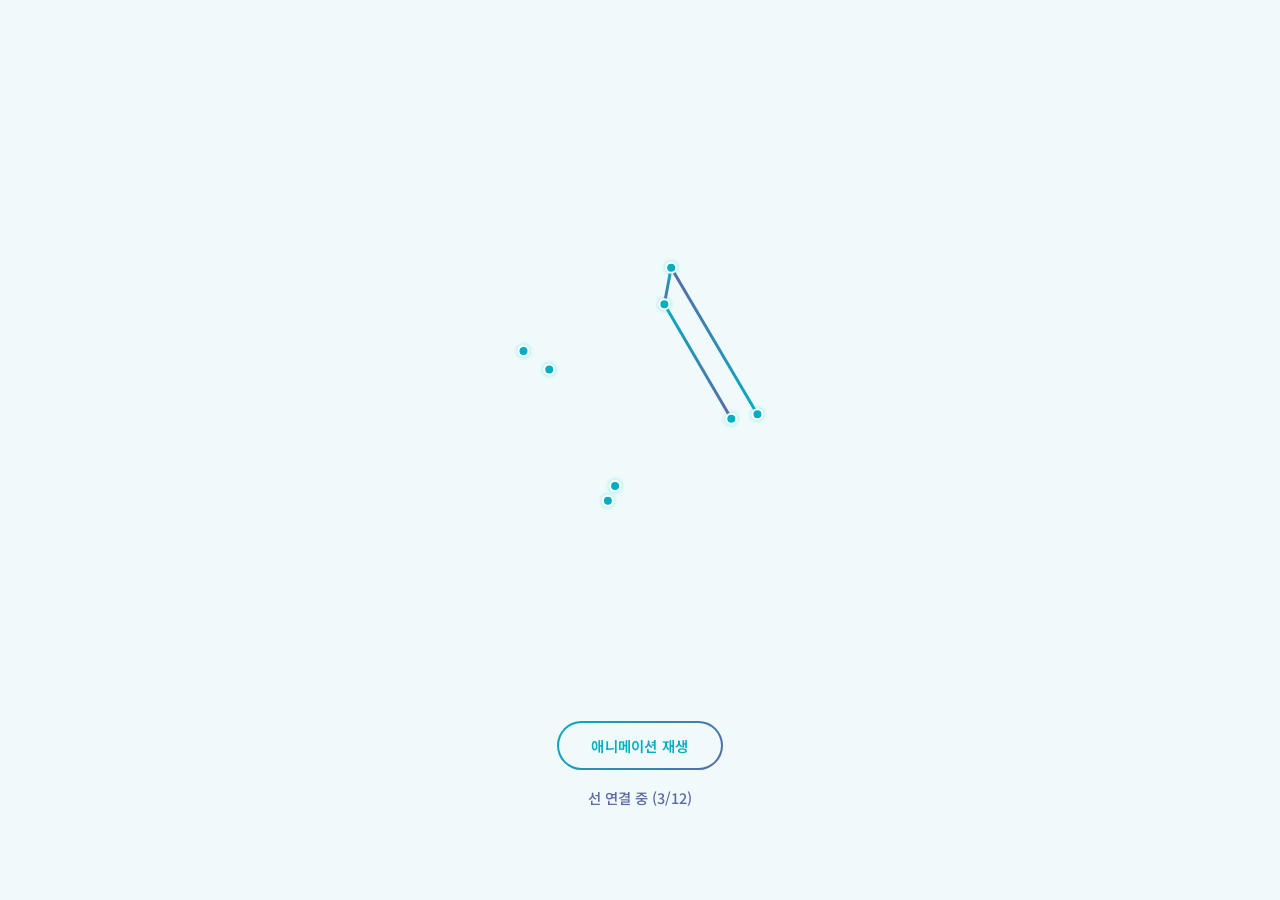
==== 3d_cude_test.html @ f750d84a "Add files via upload" ====
<!DOCTYPE html>
<html lang="ko">
<head>
    <meta charset="UTF-8">
    <meta name="viewport" content="width=device-width, initial-scale=1.0">
    <title>3D 정육면체 애니메이션 테스트</title>
    <link rel="stylesheet" href="style.css">
    <style>
        body {
            margin: 0;
            padding: 0;
            display: flex;
            justify-content: center;
            align-items: center;
            height: 100vh;
            background-color: #F0FAFA;
            overflow: hidden;
            font-family: 'Noto Sans KR', sans-serif;
        }

        .container-test {
            text-align: center;
            position: relative;
        }

        canvas {
            display: block;
            max-width: 100%;
            height: auto;
            border-radius: 20px;
            /* background: rgba(255, 255, 255, 0.4); */
            /* backdrop-filter: blur(10px); */
        }

        .controls {
            margin-top: 2rem;
            animation: fadeUp 1s ease both;
        }

        .status-text {
            font-size: 0.9rem;
            color: #5D68A6;
            margin-top: 1rem;
            font-weight: 500;
        }
    </style>
</head>
<body>

<div class="container-test">
    <canvas id="cubeCanvas"></canvas>
    <div class="controls">
        <button class="btn btn-primary" onclick="restartAnimation()">애니메이션 재생</button>
        <p class="status-text" id="statusLabel">정점 활성화 중...</p>
    </div>
</div>

<script>
    const canvas = document.getElementById('cubeCanvas');
    const ctx = canvas.getContext('2d');
    const statusLabel = document.getElementById('statusLabel');

    let width, height;
    function resize() {
        width = canvas.width = 600;
        height = canvas.height = 600;
    }
    resize();

    // 3D 정육면체 데이터
    const vertices = [
        { x: -1, y: -1, z: -1 }, // 0
        { x:  1, y: -1, z: -1 }, // 1
        { x:  1, y:  1, z: -1 }, // 2
        { x: -1, y:  1, z: -1 }, // 3
        { x: -1, y: -1, z:  1 }, // 4
        { x:  1, y: -1, z:  1 }, // 5
        { x:  1, y:  1, z:  1 }, // 6
        { x: -1, y:  1, z:  1 }  // 7
    ];

    const edges = [
        [0, 1], [1, 2], [2, 3], [3, 0], // 뒤쪽
        [4, 5], [5, 6], [6, 7], [7, 4], // 앞쪽
        [0, 4], [1, 5], [2, 6], [3, 7]  // 연결선
    ];

    let animationTime = 0;
    let rotationX = 0.5;
    let rotationY = 0.5;
    let isDragging = false;
    let lastMouseX = 0;
    let lastMouseY = 0;

    // 단계별 애니메이션 상태
    let vertexProgress = 0; // 0 to vertices.length
    let edgeProgress = 0;   // 0 to edges.length

    // 마우스 이벤트 리스너
    canvas.addEventListener('mousedown', (e) => {
        isDragging = true;
        lastMouseX = e.clientX;
        lastMouseY = e.clientY;
        canvas.style.cursor = 'grabbing';
    });

    window.addEventListener('mousemove', (e) => {
        if (!isDragging) return;
        
        const deltaX = e.clientX - lastMouseX;
        const deltaY = e.clientY - lastMouseY;
        
        // 마우스 이동량에 따라 회전값 변경
        rotationY += deltaX * 0.01;
        rotationX += deltaY * 0.01;
        
        lastMouseX = e.clientX;
        lastMouseY = e.clientY;
    });

    window.addEventListener('mouseup', () => {
        isDragging = false;
        canvas.style.cursor = 'grab';
    });

    // 초기 커서 설정
    canvas.style.cursor = 'grab';

    function rotate(point, rx, ry) {
        // Y축 회전
        let x = point.x * Math.cos(ry) - point.z * Math.sin(ry);
        let z = point.x * Math.sin(ry) + point.z * Math.cos(ry);
        let y = point.y;

        // X축 회전
        let newY = y * Math.cos(rx) - z * Math.sin(rx);
        let newZ = y * Math.sin(rx) + z * Math.cos(rx);

        return { x, y: newY, z: newZ };
    }

    function project(point) {
        const perspective = 400;
        const scale = 150;
        const zOff = 4.0;
        
        const factor = scale * (perspective / (perspective + (point.z + zOff) * 100));
        return {
            x: width / 2 + point.x * factor,
            y: height / 2 + point.y * factor
        };
    }

    function draw() {
        ctx.clearRect(0, 0, width, height);
        
        animationTime += 0.01;
        
        // 드래그 중이 아닐 때만 자동 회전
        if (!isDragging) {
            rotationX += 0.005;
            rotationY += 0.008;
        }

        // 애니메이션 시퀀스 제어
        if (vertexProgress < vertices.length) {
            vertexProgress += 0.05;
            statusLabel.innerText = "정점 생성 중 (" + Math.floor(vertexProgress) + "/8)";
        } else if (edgeProgress < edges.length) {
            edgeProgress += 0.08;
            statusLabel.innerText = "선 연결 중 (" + Math.floor(edgeProgress) + "/12)";
        } else {
            statusLabel.innerText = "동아리 정육면체 완성! (마우스로 돌려보세요)";
        }

        const currentVertices = vertices.map(v => project(rotate(v, rotationX, rotationY)));

        // 선(Edges) 그리기
        ctx.lineWidth = 3;
        const currentEdgeIdx = Math.floor(edgeProgress);
        for (let i = 0; i < currentEdgeIdx; i++) {
            const [startIdx, endIdx] = edges[i];
            const start = currentVertices[startIdx];
            const end = currentVertices[endIdx];

            // 그라데이션 선
            const grad = ctx.createLinearGradient(start.x, start.y, end.x, end.y);
            grad.addColorStop(0, '#04ADC0');
            grad.addColorStop(1, '#5D68A6');
            
            ctx.strokeStyle = grad;
            ctx.beginPath();
            ctx.moveTo(start.x, start.y);
            ctx.lineTo(end.x, end.y);
            ctx.stroke();
        }

        // 부분적으로 그려지는 선 처리
        if (edgeProgress > 0 && edgeProgress < edges.length) {
            const i = currentEdgeIdx;
            const subProgress = edgeProgress - i;
            const [startIdx, endIdx] = edges[i];
            const start = currentVertices[startIdx];
            const end = currentVertices[endIdx];

            const currentX = start.x + (end.x - start.x) * subProgress;
            const currentY = start.y + (end.y - start.y) * subProgress;

            ctx.strokeStyle = '#04ADC0';
            ctx.beginPath();
            ctx.moveTo(start.x, start.y);
            ctx.lineTo(currentX, currentY);
            ctx.stroke();
        }

        // 점(Vertices) 그리기
        const currentVertexIdx = Math.floor(vertexProgress);
        for (let i = 0; i < currentVertexIdx; i++) {
            const v = currentVertices[i];
            
            // 점 뒤에 배경 빛 효과
            const glow = ctx.createRadialGradient(v.x, v.y, 0, v.x, v.y, 10);
            glow.addColorStop(0, 'rgba(3, 217, 217, 0.4)');
            glow.addColorStop(1, 'rgba(3, 217, 217, 0)');
            ctx.fillStyle = glow;
            ctx.beginPath();
            ctx.arc(v.x, v.y, 10, 0, Math.PI * 2);
            ctx.fill();

            // 점 그리기
            ctx.fillStyle = '#04ADC0';
            ctx.beginPath();
            ctx.arc(v.x, v.y, 5, 0, Math.PI * 2);
            ctx.fill();
            
            // 테두리
            ctx.strokeStyle = '#FFF';
            ctx.lineWidth = 2;
            ctx.stroke();
        }

        requestAnimationFrame(draw);
    }

    function restartAnimation() {
        vertexProgress = 0;
        edgeProgress = 0;
    }

    draw();
</script>

</body>
</html>
---- style.css ----
/* ============================================
   진부중학교 3D 동아리 홈페이지 - 공통 스타일
   ============================================ */

@import url('https://fonts.googleapis.com/css2?family=Noto+Sans+KR:wght@300;400;500;700;900&family=Gugi&display=swap');

/* ---------- 디자인 토큰 ---------- */
:root {
  --c-teal:      #04ADC0;
  --c-indigo:    #5D68A6;
  --c-purple:    #9C7BA6;
  --c-cyan:      #03D9D9;
  --c-green:     #56BF7C;
  --c-bg:        #F0FAFA;
  --c-text:      #0C0D0D;
  --c-text-sub:  #3a4a5a;
  --c-white:     #ffffff;
  --c-card:      rgba(255,255,255,0.72);

  --grad-main:   linear-gradient(135deg, #04ADC0 0%, #5D68A6 100%);
  --grad-hero:   linear-gradient(135deg, #03D9D9 0%, #04ADC0 40%, #5D68A6 100%);
  --grad-card:   linear-gradient(135deg, rgba(4,173,192,0.12), rgba(93,104,166,0.12));

  --f-base:      'Noto Sans KR', sans-serif;
  --f-accent:    'Gugi', cursive;

  --radius-sm:   8px;
  --radius-md:   16px;
  --radius-lg:   28px;
  --shadow-sm:   0 2px 12px rgba(4,173,192,0.10);
  --shadow-md:   0 8px 32px rgba(93,104,166,0.18);
  --shadow-lg:   0 20px 60px rgba(93,104,166,0.25);
  --transition:  0.35s cubic-bezier(0.4,0,0.2,1);
}

/* ---------- 리셋 & 베이스 ---------- */
*, *::before, *::after { box-sizing: border-box; margin: 0; padding: 0; }

html { scroll-behavior: smooth; font-size: 16px; }

body {
  font-family: var(--f-base);
  background: var(--c-bg);
  color: var(--c-text);
  line-height: 1.7;
  overflow-x: hidden;
}

a { text-decoration: none; color: inherit; }
img { max-width: 100%; display: block; }
ul, ol { list-style: none; }
button { cursor: pointer; border: none; background: none; font-family: inherit; }

/* ---------- 타이포그래피 ---------- */
.font-accent { font-family: var(--f-accent); }

h1, h2, h3, h4 {
  font-family: var(--f-base);
  font-weight: 700;
  line-height: 1.25;
  color: var(--c-text);
}

/* ---------- 컨테이너 ---------- */
.container {
  width: min(1140px, 92%);
  margin-inline: auto;
}

/* ============================================
   내비게이션
   ============================================ */
.navbar {
  position: fixed; top: 0; left: 0; right: 0; z-index: 1000;
  padding: 0 5%;
  height: 68px;
  display: flex; align-items: center; justify-content: space-between;
  background: rgba(240,250,250,0.82);
  backdrop-filter: blur(18px) saturate(180%);
  -webkit-backdrop-filter: blur(18px) saturate(180%);
  border-bottom: 1px solid rgba(4,173,192,0.12);
  transition: box-shadow var(--transition);
}
.navbar.scrolled { box-shadow: var(--shadow-md); }

.nav-logo {
  display: flex; align-items: center; gap: 10px;
}
.nav-logo img { height: 38px; width: auto; }
.nav-logo-text {
  font-family: var(--f-base);
  font-weight: 900;
  font-size: 1.1rem;
  background: var(--grad-main);
  -webkit-background-clip: text;
  -webkit-text-fill-color: transparent;
  background-clip: text;
}

.nav-links {
  display: flex; gap: 2rem; align-items: center;
}
.nav-links a {
  font-size: 0.9rem; font-weight: 500;
  color: var(--c-text-sub);
  position: relative;
  transition: color var(--transition);
}
.nav-links a::after {
  content: '';
  position: absolute; bottom: -4px; left: 0;
  width: 0; height: 2px;
  background: var(--grad-main);
  border-radius: 2px;
  transition: width var(--transition);
}
.nav-links a:hover, .nav-links a.active { color: var(--c-teal); }
.nav-links a:hover::after, .nav-links a.active::after { width: 100%; }

/* 햄버거 버튼 */
.nav-toggle {
  display: none; flex-direction: column; gap: 5px;
  width: 28px; padding: 4px 0;
}
.nav-toggle span {
  display: block; height: 2px; border-radius: 2px;
  background: var(--grad-main);
  transition: var(--transition);
}

/* 모바일 메뉴 */
.nav-mobile {
  display: none;
  position: fixed; top: 68px; left: 0; right: 0;
  background: rgba(240,250,250,0.97);
  backdrop-filter: blur(18px);
  padding: 1.5rem 5%;
  border-bottom: 1px solid rgba(4,173,192,0.12);
  flex-direction: column; gap: 1rem;
  transform: translateY(-10px); opacity: 0;
  transition: var(--transition);
}
.nav-mobile.open { display: flex; transform: translateY(0); opacity: 1; }
.nav-mobile a {
  font-size: 1.05rem; font-weight: 500;
  color: var(--c-text-sub);
  padding: 0.5rem 0;
  border-bottom: 1px solid rgba(4,173,192,0.08);
  transition: color var(--transition);
}
.nav-mobile a:hover { color: var(--c-teal); }

/* ============================================
   버튼
   ============================================ */
.btn {
  display: inline-flex; align-items: center; gap: 8px;
  padding: 0.75rem 2rem;
  border-radius: var(--radius-lg);
  font-weight: 600; font-size: 0.9rem;
  transition: var(--transition);
  letter-spacing: 0.02em;
  border: 2px solid transparent;
  background: linear-gradient(var(--c-bg), var(--c-bg)) padding-box,
              var(--grad-main) border-box;
  color: var(--c-teal);
  position: relative;
  z-index: 1;
}

.btn:hover {
  background: var(--grad-main) border-box;
  color: var(--c-white);
  transform: translateY(-2px);
}


/* ============================================
   섹션 공통
   ============================================ */
.section { padding: 6rem 0; }
.section-sm { padding: 3rem 0; }

.section-header { text-align: center; margin-bottom: 3.5rem; }
.section-label {
  display: inline-block;
  font-family: var(--f-accent);
  font-size: 0.8rem;
  letter-spacing: 0.1em;
  text-transform: uppercase;
  padding: 4px 16px;
  border-radius: 20px;
  background: var(--grad-card);
  color: var(--c-teal);
  margin-bottom: 0.75rem;
}
.section-title {
  font-size: clamp(1.6rem, 3vw, 2.4rem);
  font-weight: 700;
  margin-bottom: 0.75rem;
}
.section-title span {
  background: var(--grad-main);
  -webkit-background-clip: text;
  -webkit-text-fill-color: transparent;
  background-clip: text;
}
.section-desc {
  color: var(--c-text-sub);
  font-size: 1rem;
  max-width: 560px;
  margin-inline: auto;
}

/* ---------- 구분선 ---------- */
.divider {
  width: 60px; height: 4px;
  border-radius: 2px;
  background: var(--grad-main);
  margin: 1rem auto 0;
}

/* ============================================
   카드
   ============================================ */
.card {
  background: var(--c-card);
  backdrop-filter: blur(12px);
  border: 1px solid rgba(4,173,192,0.15);
  border-radius: var(--radius-md);
  box-shadow: var(--shadow-sm);
  transition: transform var(--transition), box-shadow var(--transition);
  overflow: hidden;
}
.card:hover {
  transform: translateY(-6px);
  box-shadow: var(--shadow-md);
}

/* 3D 카드 효과 */
.card-3d {
  transform-style: preserve-3d;
  perspective: 800px;
}
.card-3d:hover { transform: translateY(-6px) rotateX(2deg) rotateY(-2deg); }

/* ============================================
   히어로 공통 (내부 페이지)
   ============================================ */
.page-hero {
  min-height: 320px;
  padding-top: 68px;
  display: flex; align-items: center;
  background: var(--grad-hero);
  position: relative; overflow: hidden;
}
.page-hero-content {
  position: relative; z-index: 2;
  padding: 4rem 5%;
}
.page-hero h1 {
  font-family: var(--f-base);
  font-weight: 900;
  font-size: clamp(2rem, 5vw, 3.2rem);
  color: var(--c-white);
  text-shadow: 0 2px 20px rgba(0,0,0,0.2);
}
.page-hero p {
  color: rgba(255,255,255,0.85);
  font-size: 1rem;
  margin-top: 0.5rem;
}


/* ============================================
   태그 배지
   ============================================ */
.badge {
  display: inline-block;
  padding: 3px 12px;
  border-radius: 20px;
  font-size: 0.75rem;
  font-weight: 600;
  background: var(--grad-card);
  color: var(--c-teal);
  border: 1px solid rgba(4,173,192,0.2);
}

/* ============================================
   공지사항 아이템
   ============================================ */
.notice-item {
  display: flex; align-items: center; gap: 1rem;
  padding: 1rem 1.25rem;
  background: var(--c-card);
  border: 1px solid rgba(4,173,192,0.12);
  border-radius: var(--radius-sm);
  transition: var(--transition);
  margin-bottom: 0.75rem;
}
.notice-item:hover {
  border-color: var(--c-teal);
  transform: translateX(4px);
  box-shadow: var(--shadow-sm);
}
.notice-item .notice-date {
  min-width: 90px; font-size: 0.8rem;
  color: var(--c-text-sub); font-weight: 500;
}
.notice-item .notice-title {
  flex: 1; font-size: 0.95rem; font-weight: 500;
}
.notice-item .notice-new {
  font-size: 0.7rem; color: var(--c-teal);
  font-weight: 700; letter-spacing: 0.05em;
}

/* ============================================
   폼 요소
   ============================================ */
.form-group { margin-bottom: 1.25rem; }
.form-group label {
  display: block; font-size: 0.85rem;
  font-weight: 600; color: var(--c-text-sub);
  margin-bottom: 0.4rem;
}
.form-group input,
.form-group textarea,
.form-group select {
  width: 100%; padding: 0.75rem 1rem;
  border: 1.5px solid rgba(4,173,192,0.2);
  border-radius: var(--radius-sm);
  background: rgba(255,255,255,0.7);
  font-family: var(--f-base); font-size: 0.95rem;
  color: var(--c-text);
  transition: border-color var(--transition), box-shadow var(--transition);
  outline: none;
}
.form-group input:focus,
.form-group textarea:focus,
.form-group select:focus {
  border-color: var(--c-teal);
  box-shadow: 0 0 0 3px rgba(4,173,192,0.12);
}
.form-group textarea { resize: vertical; min-height: 140px; }

/* ============================================
   푸터
   ============================================ */
footer {
  background: linear-gradient(135deg, #0e1523 0%, #1a2238 100%);
  color: rgba(255,255,255,0.7);
  padding: 3rem 5% 2rem;
}
.footer-inner {
  max-width: 1140px; margin-inline: auto;
  display: grid; grid-template-columns: 1fr 1fr 1fr;
  gap: 2rem;
}
.footer-brand .footer-logo {
  font-family: var(--f-accent);
  font-size: 1.2rem;
  background: var(--grad-main);
  -webkit-background-clip: text;
  -webkit-text-fill-color: transparent;
  background-clip: text;
  margin-bottom: 0.5rem;
}
.footer-brand p { font-size: 0.85rem; line-height: 1.7; }
.footer-col h4 {
  color: rgba(255,255,255,0.9);
  font-size: 0.85rem;
  font-weight: 700;
  margin-bottom: 1rem;
  letter-spacing: 0.05em;
  text-transform: uppercase;
}
.footer-col ul li { margin-bottom: 0.5rem; }
.footer-col ul li a {
  font-size: 0.85rem; color: rgba(255,255,255,0.6);
  transition: color var(--transition);
}
.footer-col ul li a:hover { color: var(--c-cyan); }
.footer-bottom {
  max-width: 1140px; margin: 2rem auto 0;
  padding-top: 1.5rem;
  border-top: 1px solid rgba(255,255,255,0.08);
  text-align: center; font-size: 0.8rem;
  color: rgba(255,255,255,0.4);
}

/* ============================================
   라이트박스
   ============================================ */
.lightbox-overlay {
  position: fixed; inset: 0; z-index: 9000;
  background: rgba(12,13,13,0.92);
  display: none; align-items: center; justify-content: center;
  padding: 2rem;
}
.lightbox-overlay.open { display: flex; }
.lightbox-inner { position: relative; max-width: 860px; width: 100%; }
.lightbox-inner img {
  width: 100%; border-radius: var(--radius-md);
  box-shadow: var(--shadow-lg);
}
.lightbox-close {
  position: absolute; top: -40px; right: 0;
  font-size: 1.8rem; color: rgba(255,255,255,0.7);
  cursor: pointer; transition: color var(--transition);
}
.lightbox-close:hover { color: var(--c-cyan); }

/* ============================================
   스크롤 애니메이션
   ============================================ */
.reveal {
  opacity: 0; transform: translateY(32px);
  transition: opacity 0.7s ease, transform 0.7s ease;
}
.reveal.visible { opacity: 1; transform: translateY(0); }
.reveal-delay-1 { transition-delay: 0.1s; }
.reveal-delay-2 { transition-delay: 0.2s; }
.reveal-delay-3 { transition-delay: 0.3s; }
.reveal-delay-4 { transition-delay: 0.4s; }

/* ============================================
   애니메이션
   ============================================ */
@keyframes float {
  0%, 100% { transform: translateY(0) scale(1); }
  50%       { transform: translateY(-18px) scale(1.04); }
}
@keyframes gradShift {
  0%   { background-position: 0% 50%; }
  50%  { background-position: 100% 50%; }
  100% { background-position: 0% 50%; }
}
@keyframes rotate3d {
  0%   { transform: rotateY(0deg) rotateX(0deg); }
  25%  { transform: rotateY(8deg) rotateX(4deg); }
  50%  { transform: rotateY(0deg) rotateX(0deg); }
  75%  { transform: rotateY(-8deg) rotateX(-4deg); }
  100% { transform: rotateY(0deg) rotateX(0deg); }
}
@keyframes fadeUp {
  from { opacity: 0; transform: translateY(24px); }
  to   { opacity: 1; transform: translateY(0); }
}
@keyframes spin {
  from { transform: rotate(0deg); }
  to   { transform: rotate(360deg); }
}

/* ============================================
   반응형
   ============================================ */
@media (max-width: 900px) {
  .nav-links { display: none; }
  .nav-toggle { display: flex; }
  .footer-inner { grid-template-columns: 1fr 1fr; }
}

@media (max-width: 640px) {
  .section { padding: 4rem 0; }
  .footer-inner { grid-template-columns: 1fr; }
  .page-hero h1 { font-size: 1.8rem; }
}

/* ============================================
   유틸리티
   ============================================ */
.text-center { text-align: center; }
.text-gradient {
  background: var(--grad-main);
  -webkit-background-clip: text;
  -webkit-text-fill-color: transparent;
  background-clip: text;
}
.mt-1 { margin-top: 0.5rem; }
.mt-2 { margin-top: 1rem; }
.mt-3 { margin-top: 1.5rem; }
.mt-4 { margin-top: 2rem; }
.mb-1 { margin-bottom: 0.5rem; }
.mb-2 { margin-bottom: 1rem; }
.gap-grid {
  display: grid;
  gap: 1.5rem;
}
.grid-2 { grid-template-columns: repeat(2, 1fr); }
.grid-3 { grid-template-columns: repeat(3, 1fr); }
.grid-4 { grid-template-columns: repeat(4, 1fr); }

@media (max-width: 900px) {
  .grid-3, .grid-4 { grid-template-columns: repeat(2, 1fr); }
}
@media (max-width: 560px) {
  .grid-2, .grid-3, .grid-4 { grid-template-columns: 1fr; }
}

/* ============================================
   ADMIN DASHBOARD (Backend Ready)
   ============================================ */

.admin-body { background: #f8fafc; color: #1e293b; min-height: 100vh; font-family: var(--f-base); }

/* 로그인 화면 */
.admin-login-overlay {
  position: fixed; inset: 0; background: rgba(15,23,42,0.9); z-index: 9999;
  display: flex; align-items: center; justify-content: center; backdrop-filter: blur(10px);
}
.admin-login-card {
  background: #fff; padding: 2.5rem; border-radius: 1.5rem; width: 100%; max-width: 400px;
  box-shadow: 0 20px 50px rgba(0,0,0,0.3); text-align: center;
}
.admin-login-card h2 { margin-bottom: 1.5rem; font-weight: 900; color: var(--c-teal); }
.admin-login-card input {
  width: 100%; padding: 0.85rem; margin-bottom: 1rem; border: 1px solid #e2e8f0;
  border-radius: 0.75rem; font-family: inherit;
}

/* 관리자 레이아웃 */
.admin-container { display: flex; min-height: 100vh; }
.admin-sidebar {
  width: 260px; background: #0f172a; color: #fff; padding: 2rem 1.5rem;
  display: flex; flex-direction: column; position: sticky; top: 0; height: 100vh;
}
.admin-logo { font-weight: 900; font-size: 1.25rem; margin-bottom: 3rem; color: var(--c-cyan); }
.admin-nav { flex: 1; list-style: none; }
.admin-nav li { margin-bottom: 0.5rem; }
.admin-nav a {
  display: flex; align-items: center; gap: 0.75rem; padding: 0.85rem 1rem;
  border-radius: 0.75rem; color: #94a3b8; transition: all 0.2s; font-weight: 600; text-decoration: none;
}
.admin-nav a:hover, .admin-nav a.active { background: rgba(4,173,192,0.15); color: #fff; }

.admin-main { flex: 1; padding: 2.5rem; background: #f1f5f9; overflow-y: auto; }
.admin-header { display: flex; justify-content: space-between; align-items: center; margin-bottom: 2rem; }
.admin-header h1 { font-weight: 900; font-size: 1.75rem; }

/* 대시보드 위젯 */
.admin-stats { display: grid; grid-template-columns: repeat(auto-fit, minmax(200px, 1fr)); gap: 1.5rem; margin-bottom: 2.5rem; }
.stat-widget { background: #fff; padding: 1.5rem; border-radius: 1rem; box-shadow: var(--shadow-sm); }
.stat-widget .label { color: #64748b; font-size: 0.85rem; font-weight: 600; margin-bottom: 0.5rem; display: block; }
.stat-widget .value { font-size: 1.8rem; font-weight: 800; color: #1e293b; }

/* 테이블 및 폼 */
.admin-content-card { background: #fff; border-radius: 1rem; padding: 1.5rem; box-shadow: var(--shadow-sm); }
.admin-table { width: 100%; border-collapse: collapse; margin-top: 1rem; }
.admin-table th { text-align: left; padding: 1rem; border-bottom: 2px solid #f1f5f9; color: #64748b; font-size: 0.85rem; }
.admin-table td { padding: 1rem; border-bottom: 1px solid #f1f5f9; font-size: 0.9rem; }
.btn-delete { color: #ef4444; border: none; background: transparent; cursor: pointer; font-weight: 600; }
.btn-delete:hover { text-decoration: underline; }

.modal-form { display: flex; flex-direction: column; gap: 1rem; margin-bottom: 2rem; padding: 1.5rem; background: #f8fafc; border-radius: 0.75rem; }
.modal-form input, .modal-form textarea, .modal-form select {
  padding: 0.75rem; border: 1px solid #e2e8f0; border-radius: 0.5rem; font-family: inherit;
}
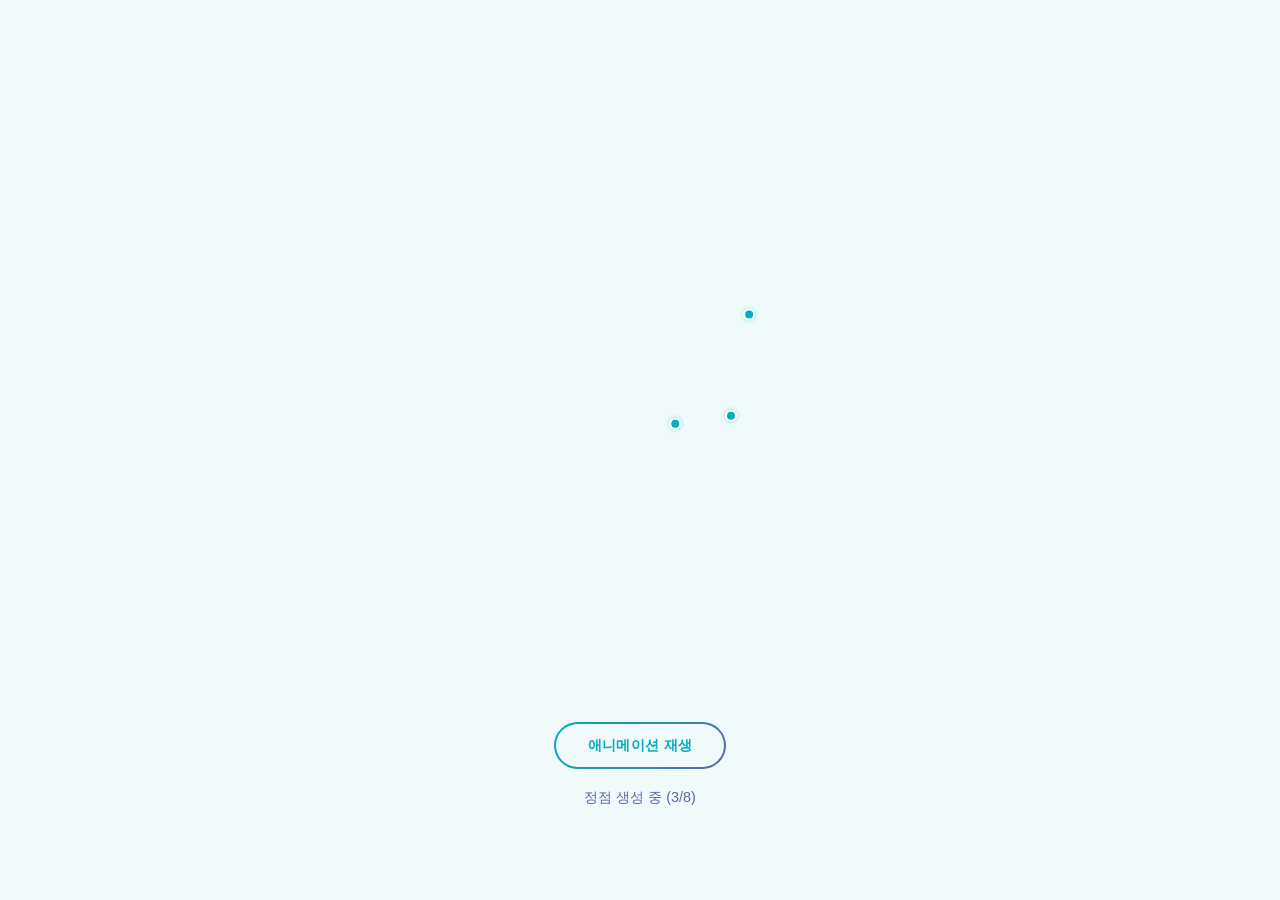
==== commit 3b5a045f: "Add files via upload" ====
--- a/3d_cude_test.html
+++ b/3d_cude_test.html
@@ -3,8 +3,11 @@
 <head>
     <meta charset="UTF-8">
     <meta name="viewport" content="width=device-width, initial-scale=1.0">
+    <meta http-equiv="Cache-Control" content="no-cache, no-store, must-revalidate">
+    <meta http-equiv="Pragma" content="no-cache">
+    <meta http-equiv="Expires" content="0">
     <title>3D 정육면체 애니메이션 테스트</title>
-    <link rel="stylesheet" href="style.css">
+    <link rel="stylesheet" href="style.css?v=2026-04-25-1">
     <style>
         body {
             margin: 0;
--- a/style.css
+++ b/style.css
@@ -2,7 +2,12 @@
    진부중학교 3D 동아리 홈페이지 - 공통 스타일
    ============================================ */
 
-@import url('https://fonts.googleapis.com/css2?family=Noto+Sans+KR:wght@300;400;500;700;900&family=Gugi&display=swap');
+@font-face {
+    font-family: 'Aggravo';
+    src: url(https://cdn.jsdelivr.net/gh/projectnoonnu/noonfonts_2108@1.1/SBAggroL.woff) format('woff');
+    font-weight: normal;
+    font-display: swap;
+}
 
 /* ---------- 디자인 토큰 ---------- */
 :root {
@@ -22,14 +27,14 @@
   --grad-card:   linear-gradient(135deg, rgba(4,173,192,0.12), rgba(93,104,166,0.12));
 
   --f-base:      'Noto Sans KR', sans-serif;
-  --f-accent:    'Gugi', cursive;
+  --f-accent:    'Aggravo', cursive;
 
   --radius-sm:   8px;
   --radius-md:   16px;
   --radius-lg:   28px;
-  --shadow-sm:   0 2px 12px rgba(4,173,192,0.10);
-  --shadow-md:   0 8px 32px rgba(93,104,166,0.18);
-  --shadow-lg:   0 20px 60px rgba(93,104,166,0.25);
+  --shadow-sm:   none;
+  --shadow-md:   none;
+  --shadow-lg:   none;
   --transition:  0.35s cubic-bezier(0.4,0,0.2,1);
 }
 
@@ -75,13 +80,27 @@
   padding: 0 5%;
   height: 68px;
   display: flex; align-items: center; justify-content: space-between;
-  background: rgba(240,250,250,0.82);
-  backdrop-filter: blur(18px) saturate(180%);
-  -webkit-backdrop-filter: blur(18px) saturate(180%);
+  background: rgba(255,255,255,1);
   border-bottom: 1px solid rgba(4,173,192,0.12);
-  transition: box-shadow var(--transition);
-}
-.navbar.scrolled { box-shadow: var(--shadow-md); }
+  transition: background var(--transition), color var(--transition);
+}
+.navbar.scrolled {
+  background: var(--grad-main);
+}
+.navbar.scrolled .nav-logo-text {
+  -webkit-text-fill-color: white;
+  color: white;
+}
+.navbar.scrolled .nav-links a {
+  color: rgba(255,255,255,0.85);
+}
+.navbar.scrolled .nav-links a:hover,
+.navbar.scrolled .nav-links a.active {
+  color: white;
+}
+.navbar.scrolled .nav-toggle span {
+  background: white;
+}
 
 .nav-logo {
   display: flex; align-items: center; gap: 10px;
@@ -117,6 +136,10 @@
 .nav-links a:hover, .nav-links a.active { color: var(--c-teal); }
 .nav-links a:hover::after, .nav-links a.active::after { width: 100%; }
 
+.navbar.scrolled .nav-links a::after {
+  background: white;
+}
+
 /* 햄버거 버튼 */
 .nav-toggle {
   display: none; flex-direction: column; gap: 5px;
@@ -133,9 +156,8 @@
   display: none;
   position: fixed; top: 68px; left: 0; right: 0;
   background: rgba(240,250,250,0.97);
-  backdrop-filter: blur(18px);
   padding: 1.5rem 5%;
-  border-bottom: 1px solid rgba(4,173,192,0.12);
+  border-bottom: 2px solid rgba(4,173,192,0.25);
   flex-direction: column; gap: 1rem;
   transform: translateY(-10px); opacity: 0;
   transition: var(--transition);
@@ -225,8 +247,7 @@
    ============================================ */
 .card {
   background: var(--c-card);
-  backdrop-filter: blur(12px);
-  border: 1px solid rgba(4,173,192,0.15);
+  border: 2px solid rgba(4,173,192,0.25);
   border-radius: var(--radius-md);
   box-shadow: var(--shadow-sm);
   transition: transform var(--transition), box-shadow var(--transition);
@@ -263,7 +284,6 @@
   font-weight: 900;
   font-size: clamp(2rem, 5vw, 3.2rem);
   color: var(--c-white);
-  text-shadow: 0 2px 20px rgba(0,0,0,0.2);
 }
 .page-hero p {
   color: rgba(255,255,255,0.85);
@@ -340,7 +360,6 @@
 .form-group textarea:focus,
 .form-group select:focus {
   border-color: var(--c-teal);
-  box-shadow: 0 0 0 3px rgba(4,173,192,0.12);
 }
 .form-group textarea { resize: vertical; min-height: 140px; }
 
@@ -359,6 +378,7 @@
 }
 .footer-brand .footer-logo {
   font-family: var(--f-accent);
+  font-weight: 700;
   font-size: 1.2rem;
   background: var(--grad-main);
   -webkit-background-clip: text;
@@ -370,7 +390,7 @@
 .footer-col h4 {
   color: rgba(255,255,255,0.9);
   font-size: 0.85rem;
-  font-weight: 700;
+  font-weight: 300;
   margin-bottom: 1rem;
   letter-spacing: 0.05em;
   text-transform: uppercase;
@@ -402,7 +422,6 @@
 .lightbox-inner { position: relative; max-width: 860px; width: 100%; }
 .lightbox-inner img {
   width: 100%; border-radius: var(--radius-md);
-  box-shadow: var(--shadow-lg);
 }
 .lightbox-close {
   position: absolute; top: -40px; right: 0;
@@ -507,11 +526,11 @@
 /* 로그인 화면 */
 .admin-login-overlay {
   position: fixed; inset: 0; background: rgba(15,23,42,0.9); z-index: 9999;
-  display: flex; align-items: center; justify-content: center; backdrop-filter: blur(10px);
+  display: flex; align-items: center; justify-content: center;
 }
 .admin-login-card {
   background: #fff; padding: 2.5rem; border-radius: 1.5rem; width: 100%; max-width: 400px;
-  box-shadow: 0 20px 50px rgba(0,0,0,0.3); text-align: center;
+  text-align: center;
 }
 .admin-login-card h2 { margin-bottom: 1.5rem; font-weight: 900; color: var(--c-teal); }
 .admin-login-card input {
@@ -540,12 +559,12 @@
 
 /* 대시보드 위젯 */
 .admin-stats { display: grid; grid-template-columns: repeat(auto-fit, minmax(200px, 1fr)); gap: 1.5rem; margin-bottom: 2.5rem; }
-.stat-widget { background: #fff; padding: 1.5rem; border-radius: 1rem; box-shadow: var(--shadow-sm); }
+.stat-widget { background: #fff; padding: 1.5rem; border-radius: 1rem; }
 .stat-widget .label { color: #64748b; font-size: 0.85rem; font-weight: 600; margin-bottom: 0.5rem; display: block; }
 .stat-widget .value { font-size: 1.8rem; font-weight: 800; color: #1e293b; }
 
 /* 테이블 및 폼 */
-.admin-content-card { background: #fff; border-radius: 1rem; padding: 1.5rem; box-shadow: var(--shadow-sm); }
+.admin-content-card { background: #fff; border-radius: 1rem; padding: 1.5rem; }
 .admin-table { width: 100%; border-collapse: collapse; margin-top: 1rem; }
 .admin-table th { text-align: left; padding: 1rem; border-bottom: 2px solid #f1f5f9; color: #64748b; font-size: 0.85rem; }
 .admin-table td { padding: 1rem; border-bottom: 1px solid #f1f5f9; font-size: 0.9rem; }
@@ -556,3 +575,11 @@
 .modal-form input, .modal-form textarea, .modal-form select {
   padding: 0.75rem; border: 1px solid #e2e8f0; border-radius: 0.5rem; font-family: inherit;
 }
+
+/* 복사 메시지 */
+.copy-message {
+  position: fixed; bottom: 20px; left: 50%; transform: translateX(-50%);
+  background: rgba(4,173,192,0.9); color: #fff; padding: 0.75rem 1.5rem;
+  border-radius: 9999px; font-size: 0.85rem; font-weight: 600;
+  opacity: 0; pointer-events: none; transition: opacity var(--transition);
+}
